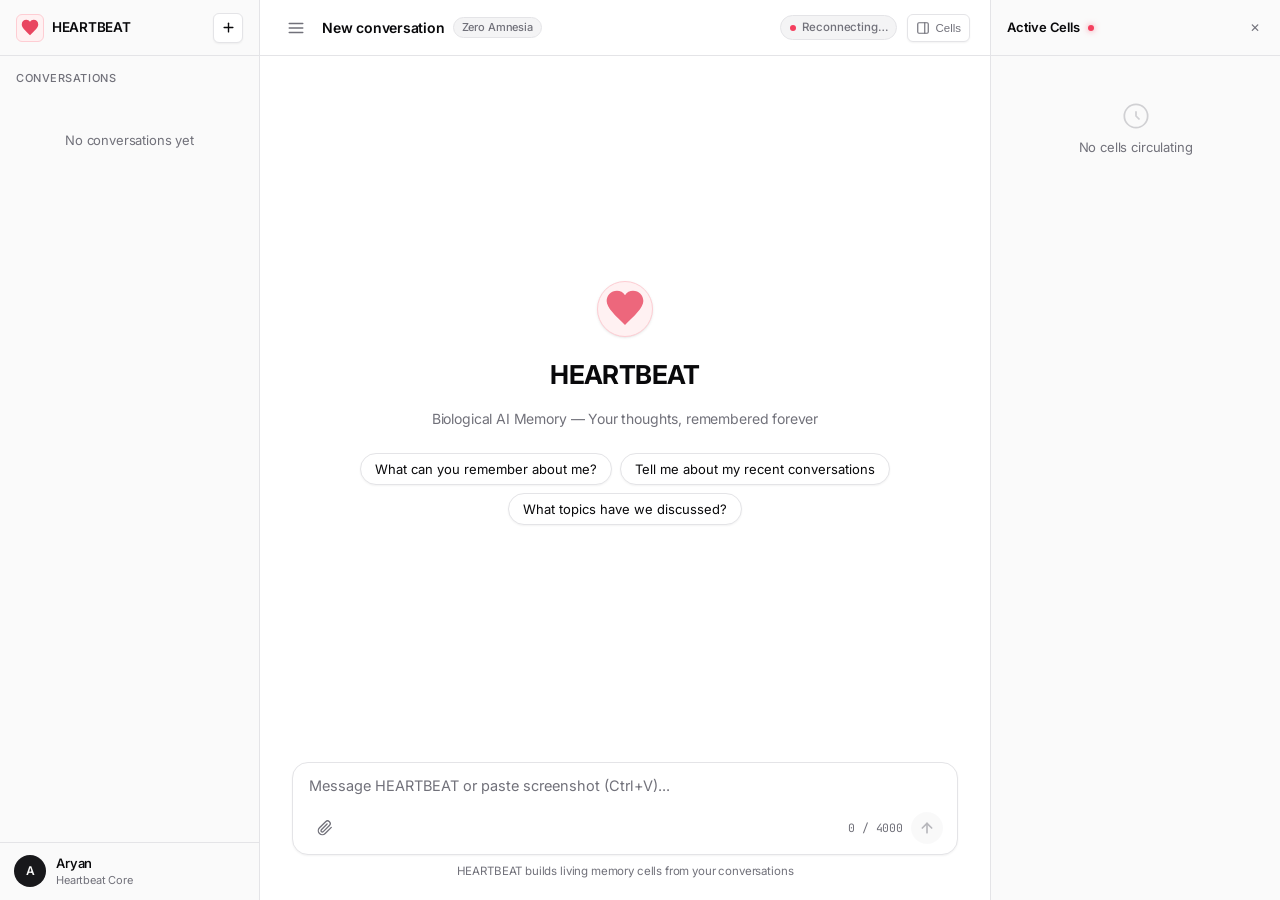
==== ui/index.html @ 20b288e3 "feat: Replace release zip with full HEARTBEAT codebase (Multimodal Vision, Tesseract OCR, shadcn/ui)" ====
<!DOCTYPE html>
<html lang="en">

<head>
  <meta charset="UTF-8" />
  <meta name="viewport" content="width=device-width, initial-scale=1.0" />
  <title>HEARTBEAT</title>
  <link rel="preconnect" href="https://fonts.googleapis.com" />
  <link rel="preconnect" href="https://fonts.gstatic.com" crossorigin />
  <link
    href="https://fonts.googleapis.com/css2?family=Inter:wght@300;400;500;600;700&family=JetBrains+Mono:wght@400;500&display=swap"
    rel="stylesheet" />
  <link rel="stylesheet" href="style.css?v=shadcn_v1" />
</head>

<body>
  <div class="layout" id="layout">

    <!-- ── LEFT SIDEBAR ── -->
    <aside class="sidebar" id="sidebar">
      <div class="sidebar-header">
        <div class="brand">
          <div class="brand-icon">
            <svg width="18" height="18" viewBox="0 0 24 24" fill="none">
              <path
                d="M12 21.593c-5.63-5.539-11-10.297-11-14.402C1 3.604 3.604 1 7.191 1c1.898 0 3.798.896 4.809 2.688C13.011 1.896 14.911 1 16.81 1 20.396 1 23 3.604 23 7.191c0 4.105-5.369 8.863-11 14.402z"
                fill="#E94560" />
            </svg>
          </div>
          <span class="brand-name">HEARTBEAT</span>
        </div>
        <button type="button" class="new-chat-btn" id="new-chat-btn" title="New chat">
          <svg width="15" height="15" viewBox="0 0 24 24" fill="none" stroke="currentColor" stroke-width="2.2"
            stroke-linecap="round">
            <line x1="12" y1="5" x2="12" y2="19" />
            <line x1="5" y1="12" x2="19" y2="12" />
          </svg>
        </button>
      </div>

      <div class="sidebar-section-label">Conversations</div>
      <div class="chat-list" id="chat-list">
        <div class="chat-list-empty">No conversations yet</div>
      </div>

      <div class="sidebar-footer">
        <div class="user-row">
          <div class="user-avatar" id="user-avatar">A</div>
          <div class="user-info">
            <script>
              window.userId = 'MASTER_USER';
              localStorage.setItem('hb_user_id', 'MASTER_USER');
            </script>
            <div class="user-name" id="user-display">Aryan</div>
            <div class="user-sub">Heartbeat Core</div>
          </div>
        </div>
      </div>
    </aside>

    <!-- ── MAIN CHAT AREA ── -->
    <main class="main" id="main">
      <header class="topbar">
        <div class="topbar-left">
          <button type="button" class="sidebar-toggle" id="sidebar-toggle" title="Toggle sidebar">
            <svg width="18" height="18" viewBox="0 0 24 24" fill="none" stroke="currentColor" stroke-width="2"
              stroke-linecap="round">
              <line x1="3" y1="6" x2="21" y2="6" />
              <line x1="3" y1="12" x2="21" y2="12" />
              <line x1="3" y1="18" x2="21" y2="18" />
            </svg>
          </button>
          <div class="topbar-title-wrap">
            <span class="topbar-title" id="topbar-title">HEARTBEAT</span>
            <span class="topbar-badge">Zero Amnesia</span>
          </div>
        </div>
        <div class="topbar-right">
          <div class="topbar-status">
            <span class="status-dot" id="status-dot"></span>
            <span class="status-text" id="status-text">Connecting</span>
          </div>
          <button type="button" class="cells-toggle-btn" id="cells-toggle-btn" title="Toggle memory cells panel">
            <svg width="14" height="14" viewBox="0 0 24 24" fill="none" stroke="currentColor" stroke-width="2"
              stroke-linecap="round" stroke-linejoin="round">
              <rect x="3" y="3" width="18" height="18" rx="2" ry="2" />
              <line x1="15" y1="3" x2="15" y2="21" />
            </svg>
            <span>Cells</span>
          </button>
        </div>
      </header>

      <div class="messages" id="messages">
        <!-- Welcome state -->
        <div class="welcome" id="welcome">
          <div class="welcome-icon">
            <svg width="40" height="40" viewBox="0 0 24 24" fill="none">
              <path
                d="M12 21.593c-5.63-5.539-11-10.297-11-14.402C1 3.604 3.604 1 7.191 1c1.898 0 3.798.896 4.809 2.688C13.011 1.896 14.911 1 16.81 1 20.396 1 23 3.604 23 7.191c0 4.105-5.369 8.863-11 14.402z"
                fill="#E94560" opacity="0.8" />
            </svg>
          </div>
          <h1 class="welcome-title">HEARTBEAT</h1>
          <p class="welcome-sub">Biological AI Memory — Your thoughts, remembered forever</p>
          <div class="welcome-chips">
            <button type="button" class="chip" onclick="setInput('What can you remember about me?')">What can you
              remember about me?</button>
            <button type="button" class="chip" onclick="setInput('Tell me about my recent conversations')">Tell me about
              my recent conversations</button>
            <button type="button" class="chip" onclick="setInput('What topics have we discussed?')">What topics have we
              discussed?</button>
          </div>
        </div>
      </div>

      <!-- Clarification UI -->
      <div class="clarify-banner hidden" id="clarify-banner">
        <div class="clarify-icon">
          <svg width="14" height="14" viewBox="0 0 24 24" fill="none" stroke="currentColor" stroke-width="2.5">
            <circle cx="12" cy="12" r="10" />
            <line x1="12" y1="8" x2="12" y2="12" />
            <line x1="12" y1="16" x2="12.01" y2="16" />
          </svg>
        </div>
        <span id="clarify-text">Clarification needed</span>
        <button type="button" class="clarify-dismiss" id="clarify-dismiss">✕</button>
      </div>

      <div class="input-area">
        <!-- Image preview -->
        <div class="image-preview-container hidden" id="image-preview-container">
          <div class="image-preview">
            <img id="image-preview-img" src="" alt="Preview" />
            <button type="button" class="image-preview-remove" id="image-preview-remove" title="Remove image">
              <svg width="14" height="14" viewBox="0 0 24 24" fill="none" stroke="currentColor" stroke-width="2.5"
                stroke-linecap="round">
                <line x1="18" y1="6" x2="6" y2="18" />
                <line x1="6" y1="6" x2="18" y2="18" />
              </svg>
            </button>
          </div>
          <div class="image-preview-badge" id="image-preview-badge">
            <span class="vision-dot"></span>
            <span id="image-preview-label">Screenshot attached • NVIDIA Vision ready</span>
          </div>
        </div>
        <div class="paste-toast" id="paste-toast">📸 Screenshot attached from clipboard</div>
        <div class="input-box" id="input-box">
          <textarea id="user-input" class="input-field" placeholder="Message HEARTBEAT or paste screenshot (Ctrl+V)..." rows="1"
            maxlength="4000"></textarea>
          <div class="input-actions">
            <div class="input-actions-left">
              <button type="button" class="attach-btn" id="attach-btn" title="Upload image">
                <svg width="16" height="16" viewBox="0 0 24 24" fill="none" stroke="currentColor" stroke-width="2"
                  stroke-linecap="round" stroke-linejoin="round">
                  <path
                    d="M21.44 11.05l-9.19 9.19a6 6 0 01-8.49-8.49l9.19-9.19a4 4 0 015.66 5.66l-9.2 9.19a2 2 0 01-2.83-2.83l8.49-8.48" />
                </svg>
              </button>
              <input type="file" id="image-input" accept="image/png,image/jpeg,image/gif,image/webp" hidden />
            </div>
            <div class="input-actions-right">
              <span class="char-count" id="char-count">0 / 4000</span>
              <button type="button" class="send-btn" id="send-btn" title="Send message" disabled>
                <svg width="16" height="16" viewBox="0 0 24 24" fill="none" stroke="currentColor" stroke-width="2.5"
                  stroke-linecap="round" stroke-linejoin="round">
                  <line x1="12" y1="19" x2="12" y2="5" />
                  <polyline points="5 12 12 5 19 12" />
                </svg>
              </button>
            </div>
          </div>
        </div>
        <p class="input-hint">HEARTBEAT builds living memory cells from your conversations</p>
      </div>
    </main>

    <!-- ── RIGHT CELLS PANEL ── -->
    <aside class="cells-panel" id="cells-panel">
      <div class="cells-header">
        <div class="cells-header-left">
          <span class="cells-title">Active Cells</span>
          <span class="cells-pulse" id="cells-pulse"></span>
        </div>
        <button type="button" class="cells-close-btn" id="cells-close-btn" title="Close cells panel">✕</button>
      </div>
      <div class="cells-list" id="cells-list">
        <div class="cells-empty">
          <svg width="28" height="28" viewBox="0 0 24 24" fill="none" stroke="currentColor" stroke-width="1.5"
            opacity="0.3">
            <circle cx="12" cy="12" r="10" />
            <path d="M12 8v4l3 3" />
          </svg>
          <p>No cells circulating</p>
        </div>
      </div>
    </aside>

  </div>
  <script src="marked.min.js"></script>
  <script src="websocket.js?v=ULTIMATE"></script>
  <script src="app.js?v=shadcn_v1"></script>
</body>

</html>
---- ui/style.css ----
/* ══════════════════════════════════════════════════════════════════════════════
   HEARTBEAT — SHADCN / UI THEME & DESIGN SYSTEM
   Modern, Precision Neutral Zinc Palette, Fluid Full-Width Layout, Total Recall
   ══════════════════════════════════════════════════════════════════════════════ */

/* ── RESET & BASE ── */
*,
*::before,
*::after {
  box-sizing: border-box;
  margin: 0;
  padding: 0;
}

:root {
  /* shadcn/ui Zinc Palette */
  --background: #ffffff;
  --foreground: #09090b;
  --muted: #f4f4f5;
  --muted-foreground: #71717a;
  --muted-dark: #27272a;
  --card: #ffffff;
  --card-foreground: #09090b;
  --popover: #ffffff;
  --popover-foreground: #09090b;
  --border: #e4e4e7;
  --border-subtle: #f4f4f5;
  --input: #e4e4e7;
  --primary: #18181b;
  --primary-foreground: #fafafa;
  --secondary: #f4f4f5;
  --secondary-foreground: #18181b;
  --sidebar-bg: #fafafa;
  --sidebar-hover: #f4f4f5;
  --sidebar-active: #eaeaea;

  /* Heartbeat Accent (Rose/Red) */
  --accent: #f43f5e;
  --accent-soft: #fff1f2;
  --accent-border: #fecdd3;
  --accent-foreground: #be123c;
  --destructive: #ef4444;

  /* Layout Dimensions */
  --sidebar-w: 260px;
  --cells-w: 290px;
  --topbar-h: 56px;

  /* shadcn Radii */
  --radius-xs: 4px;
  --radius-sm: 6px;
  --radius-md: 8px;
  --radius-lg: 12px;
  --radius-xl: 16px;
  --radius-full: 9999px;

  /* Shadows */
  --shadow-xs: 0 1px 2px 0 rgba(0, 0, 0, 0.05);
  --shadow-sm: 0 1px 3px 0 rgba(0, 0, 0, 0.08), 0 1px 2px -1px rgba(0, 0, 0, 0.08);
  --shadow-md: 0 4px 6px -1px rgba(0, 0, 0, 0.08), 0 2px 4px -2px rgba(0, 0, 0, 0.06);

  /* Animation */
  --ease: cubic-bezier(0.16, 1, 0.3, 1);
  --t: 150ms;
}

html,
body {
  height: 100%;
  width: 100%;
  overflow: hidden;
  background: var(--background);
  color: var(--foreground);
  font-family: 'Inter', -apple-system, BlinkMacSystemFont, "Segoe UI", Roboto, sans-serif;
  font-size: 14px;
  line-height: 1.5;
  letter-spacing: -0.011em;
  -webkit-font-smoothing: antialiased;
  -moz-osx-font-smoothing: grayscale;
}

/* ── LAYOUT (GRID WITH DYNAMIC 0px TRANSITION FOR SIDEBARS) ── */
.layout {
  display: grid;
  grid-template-columns: var(--sidebar-w) 1fr var(--cells-w);
  height: 100vh;
  width: 100vw;
  overflow: hidden;
  transition: grid-template-columns 0.22s var(--ease);
}

.layout.sidebar-collapsed {
  grid-template-columns: 0px 1fr var(--cells-w);
}

.layout.cells-collapsed {
  grid-template-columns: var(--sidebar-w) 1fr 0px;
}

.layout.sidebar-collapsed.cells-collapsed {
  grid-template-columns: 0px 1fr 0px;
}

/* ── LEFT SIDEBAR (SHADCN SIDEBAR) ── */
.sidebar {
  width: var(--sidebar-w);
  min-width: var(--sidebar-w);
  background: var(--sidebar-bg);
  border-right: 1px solid var(--border);
  display: flex;
  flex-direction: column;
  overflow: hidden;
  transition: width 0.22s var(--ease), opacity 0.18s ease, visibility 0.22s;
  visibility: visible;
  height: 100vh;
  z-index: 10;
}

.layout.sidebar-collapsed .sidebar,
.sidebar.collapsed {
  width: 0 !important;
  min-width: 0 !important;
  max-width: 0 !important;
  opacity: 0 !important;
  pointer-events: none !important;
  overflow: hidden !important;
  border-right: none !important;
  visibility: hidden !important;
}

.sidebar-header {
  display: flex;
  align-items: center;
  justify-content: space-between;
  padding: 14px 16px;
  border-bottom: 1px solid var(--border);
  flex-shrink: 0;
  height: var(--topbar-h);
}

.brand {
  display: flex;
  align-items: center;
  gap: 8px;
}

.brand-icon {
  width: 28px;
  height: 28px;
  background: var(--accent-soft);
  border: 1px solid var(--accent-border);
  border-radius: var(--radius-sm);
  display: flex;
  align-items: center;
  justify-content: center;
  flex-shrink: 0;
}

.brand-name {
  font-size: 13.5px;
  font-weight: 600;
  letter-spacing: -0.02em;
  color: var(--foreground);
}

/* shadcn button outline */
.new-chat-btn {
  width: 30px;
  height: 30px;
  border-radius: var(--radius-sm);
  background: var(--background);
  border: 1px solid var(--border);
  color: var(--foreground);
  cursor: pointer;
  display: flex;
  align-items: center;
  justify-content: center;
  box-shadow: var(--shadow-xs);
  transition: all var(--t) var(--ease);
  flex-shrink: 0;
}

.new-chat-btn:hover {
  background: var(--muted);
  border-color: #d4d4d8;
}

.sidebar-section-label {
  font-size: 11px;
  font-weight: 500;
  text-transform: uppercase;
  letter-spacing: 0.05em;
  color: var(--muted-foreground);
  padding: 14px 16px 6px;
  flex-shrink: 0;
}

.chat-list {
  flex: 1;
  overflow-y: auto;
  padding: 6px 8px;
}

.chat-list::-webkit-scrollbar {
  width: 4px;
}

.chat-list::-webkit-scrollbar-thumb {
  background: var(--border);
  border-radius: 4px;
}

.chat-list-empty {
  font-size: 13px;
  color: var(--muted-foreground);
  text-align: center;
  padding: 32px 16px;
}

.chat-item {
  display: flex;
  align-items: center;
  justify-content: space-between;
  padding: 8px 10px;
  border-radius: var(--radius-sm);
  cursor: pointer;
  transition: all var(--t) var(--ease);
  margin-bottom: 2px;
  border: 1px solid transparent;
}

.chat-item:hover {
  background: var(--sidebar-hover);
}

.chat-item.active {
  background: #ffffff;
  border-color: var(--border);
  box-shadow: var(--shadow-xs);
}

.chat-item-content {
  flex: 1;
  min-width: 0;
}

.chat-item-title {
  font-size: 13px;
  font-weight: 450;
  color: var(--foreground);
  white-space: nowrap;
  overflow: hidden;
  text-overflow: ellipsis;
  max-width: 180px;
}

.chat-item.active .chat-item-title {
  font-weight: 550;
}

.chat-item-time {
  font-size: 11px;
  color: var(--muted-foreground);
  margin-top: 1px;
}

.chat-item-delete {
  width: 22px;
  height: 22px;
  border: none;
  background: transparent;
  color: var(--muted-foreground);
  cursor: pointer;
  border-radius: 4px;
  display: flex;
  align-items: center;
  justify-content: center;
  opacity: 0;
  transition: all var(--t);
  flex-shrink: 0;
}

.chat-item:hover .chat-item-delete {
  opacity: 0.8;
}

.chat-item-delete:hover {
  opacity: 1;
  background: #fee2e2;
  color: #dc2626;
}

.sidebar-footer {
  padding: 12px 14px;
  border-top: 1px solid var(--border);
  flex-shrink: 0;
  background: var(--sidebar-bg);
}

.user-row {
  display: flex;
  align-items: center;
  gap: 10px;
}

.user-avatar {
  width: 32px;
  height: 32px;
  border-radius: var(--radius-full);
  background: var(--primary);
  color: var(--primary-foreground);
  display: flex;
  align-items: center;
  justify-content: center;
  font-size: 12px;
  font-weight: 600;
  flex-shrink: 0;
}

.user-info {
  flex: 1;
  min-width: 0;
}

.user-name {
  font-size: 13px;
  font-weight: 550;
  color: var(--foreground);
  line-height: 1.3;
}

.user-sub {
  font-size: 11px;
  color: var(--muted-foreground);
}

/* ── MAIN CHAT AREA (FULL ALLOCATED SPACE) ── */
.main {
  display: flex;
  flex-direction: column;
  overflow: hidden;
  background: var(--background);
  min-width: 0;
  width: 100%;
  height: 100vh;
}

/* ── TOPBAR (SHADCN HEADER) ── */
.topbar {
  height: var(--topbar-h);
  padding: 0 20px;
  display: flex;
  align-items: center;
  justify-content: space-between;
  border-bottom: 1px solid var(--border);
  flex-shrink: 0;
  background: rgba(255, 255, 255, 0.88);
  backdrop-filter: blur(8px);
  z-index: 5;
}

.topbar-left {
  display: flex;
  align-items: center;
  gap: 10px;
  min-width: 0;
}

.sidebar-toggle {
  width: 32px;
  height: 32px;
  border-radius: var(--radius-sm);
  background: transparent;
  border: 1px solid transparent;
  color: var(--muted-foreground);
  cursor: pointer;
  display: flex;
  align-items: center;
  justify-content: center;
  transition: all var(--t) var(--ease);
}

.sidebar-toggle:hover {
  background: var(--muted);
  color: var(--foreground);
  border-color: var(--border);
}

.topbar-title-wrap {
  display: flex;
  align-items: center;
  gap: 8px;
  min-width: 0;
}

.topbar-title {
  font-size: 14px;
  font-weight: 600;
  letter-spacing: -0.015em;
  color: var(--foreground);
  white-space: nowrap;
  overflow: hidden;
  text-overflow: ellipsis;
  max-width: 320px;
}

.topbar-badge {
  font-size: 11px;
  font-weight: 500;
  background: var(--muted);
  color: var(--muted-foreground);
  border: 1px solid var(--border);
  border-radius: var(--radius-full);
  padding: 1px 8px;
  white-space: nowrap;
}

.topbar-right {
  display: flex;
  align-items: center;
  gap: 10px;
}

.topbar-status {
  display: flex;
  align-items: center;
  gap: 6px;
  background: var(--muted);
  border: 1px solid var(--border);
  border-radius: var(--radius-full);
  padding: 3px 9px;
}

.status-dot {
  width: 6px;
  height: 6px;
  border-radius: 50%;
  background: var(--muted-foreground);
  transition: all var(--t);
  flex-shrink: 0;
}

.status-dot.online {
  background: #10b981;
  box-shadow: 0 0 6px rgba(16, 185, 129, 0.5);
}

.status-dot.offline {
  background: var(--accent);
}

.status-text {
  font-size: 11.5px;
  font-weight: 500;
  color: var(--muted-foreground);
}

.cells-toggle-btn {
  display: flex;
  align-items: center;
  gap: 5px;
  height: 28px;
  padding: 0 8px;
  border-radius: var(--radius-sm);
  background: var(--background);
  border: 1px solid var(--border);
  color: var(--muted-foreground);
  font-size: 11.5px;
  font-weight: 500;
  cursor: pointer;
  transition: all var(--t) var(--ease);
  box-shadow: var(--shadow-xs);
}

.cells-toggle-btn:hover {
  background: var(--muted);
  color: var(--foreground);
}

/* ── MESSAGES CONTAINER (FULL SPACE ALLOCATION) ── */
.messages {
  flex: 1;
  overflow-y: auto;
  padding: 24px 32px;
  display: flex;
  flex-direction: column;
  gap: 22px;
  width: 100%;
}

.messages::-webkit-scrollbar {
  width: 6px;
}

.messages::-webkit-scrollbar-thumb {
  background: #d4d4d8;
  border-radius: 4px;
}

.messages::-webkit-scrollbar-track {
  background: transparent;
}

/* ── WELCOME STATE ── */
.welcome {
  flex: 1;
  display: flex;
  flex-direction: column;
  align-items: center;
  justify-content: center;
  padding: 48px 24px;
  text-align: center;
  gap: 14px;
  max-width: 800px;
  margin: 0 auto;
}

.welcome-icon {
  width: 56px;
  height: 56px;
  background: var(--accent-soft);
  border: 1px solid var(--accent-border);
  border-radius: var(--radius-full);
  display: flex;
  align-items: center;
  justify-content: center;
  margin-bottom: 4px;
  box-shadow: var(--shadow-sm);
}

.welcome-title {
  font-size: 26px;
  font-weight: 700;
  letter-spacing: -0.025em;
  color: var(--foreground);
}

.welcome-sub {
  font-size: 14px;
  color: var(--muted-foreground);
  max-width: 440px;
  line-height: 1.5;
}

.welcome-chips {
  display: flex;
  flex-wrap: wrap;
  gap: 8px;
  justify-content: center;
  margin-top: 10px;
  max-width: 720px;
}

.chip {
  background: var(--background);
  border: 1px solid var(--border);
  color: var(--foreground);
  padding: 7px 14px;
  border-radius: var(--radius-full);
  font-size: 13px;
  cursor: pointer;
  font-family: inherit;
  box-shadow: var(--shadow-xs);
  transition: all var(--t) var(--ease);
}

.chip:hover {
  background: var(--muted);
  border-color: #d4d4d8;
  transform: translateY(-1px);
}

/* ── MESSAGE ROWS (EXPANDED TO FULL ALLOCATED WIDTH) ── */
.msg-row {
  display: flex;
  gap: 14px;
  align-items: flex-start;
  width: 100%;
  max-width: 100%;
  margin: 0;
  padding: 0;
  animation: msgIn 0.2s var(--ease) both;
}

@keyframes msgIn {
  from {
    opacity: 0;
    transform: translateY(6px);
  }
  to {
    opacity: 1;
    transform: translateY(0);
  }
}

.msg-row.user-row-msg {
  flex-direction: row-reverse;
}

.msg-avatar {
  width: 32px;
  height: 32px;
  border-radius: var(--radius-full);
  display: flex;
  align-items: center;
  justify-content: center;
  font-size: 11px;
  font-weight: 600;
  flex-shrink: 0;
  margin-top: 2px;
}

.msg-avatar.ai-av {
  background: var(--accent-soft);
  color: var(--accent-foreground);
  border: 1px solid var(--accent-border);
}

.msg-avatar.user-av {
  background: var(--primary);
  color: var(--primary-foreground);
}

.msg-body {
  flex: 1;
  min-width: 0;
  width: 100%;
}

.msg-header {
  display: flex;
  align-items: center;
  justify-content: space-between;
  margin-bottom: 6px;
  width: 100%;
}

.msg-row.user-row-msg .msg-header {
  margin-left: auto;
  max-width: 78%;
  flex-direction: row-reverse;
}

.msg-name {
  font-size: 12px;
  font-weight: 600;
  color: var(--muted-foreground);
  text-transform: uppercase;
  letter-spacing: 0.04em;
}

/* 📋 SHADCN COPY BUTTON */
.msg-copy-btn {
  display: inline-flex;
  align-items: center;
  gap: 4px;
  background: var(--background);
  border: 1px solid var(--border);
  border-radius: var(--radius-sm);
  color: var(--muted-foreground);
  font-size: 11px;
  font-family: inherit;
  font-weight: 500;
  padding: 2px 7px;
  cursor: pointer;
  box-shadow: var(--shadow-xs);
  transition: all var(--t) var(--ease);
  opacity: 0.8;
}

.msg-row:hover .msg-copy-btn {
  opacity: 1;
}

.msg-copy-btn:hover {
  background: var(--muted);
  color: var(--foreground);
  border-color: #d4d4d8;
}

.msg-copy-btn.copied {
  color: #10b981 !important;
  background: rgba(16, 185, 129, 0.1) !important;
  border-color: rgba(16, 185, 129, 0.3) !important;
  opacity: 1 !important;
}

/* ── SHADCN MESSAGE BUBBLES ── */
.msg-bubble {
  border-radius: var(--radius-lg);
  font-size: 14.5px;
  line-height: 1.65;
  word-break: break-word;
}

/* AI Bubble: Clean shadcn Card */
.msg-bubble.ai-bubble {
  background: var(--card);
  color: var(--card-foreground);
  border: 1px solid var(--border);
  box-shadow: var(--shadow-xs);
  padding: 18px 24px;
  width: 100%;
  max-width: 100%;
  overflow-x: auto;
}

.msg-bubble.ai-bubble p {
  margin: 0 0 12px 0;
}

.msg-bubble.ai-bubble p:last-child {
  margin-bottom: 0;
}

.msg-bubble.ai-bubble strong {
  font-weight: 600;
  color: var(--foreground);
}

.msg-bubble.ai-bubble h1,
.msg-bubble.ai-bubble h2,
.msg-bubble.ai-bubble h3,
.msg-bubble.ai-bubble h4 {
  font-weight: 600;
  color: var(--foreground);
  margin: 18px 0 8px 0;
  letter-spacing: -0.02em;
  line-height: 1.35;
}

.msg-bubble.ai-bubble h1:first-child,
.msg-bubble.ai-bubble h2:first-child,
.msg-bubble.ai-bubble h3:first-child,
.msg-bubble.ai-bubble h4:first-child {
  margin-top: 0;
}

.msg-bubble.ai-bubble h2 {
  font-size: 17px;
  border-bottom: 1px solid var(--border);
  padding-bottom: 6px;
}

.msg-bubble.ai-bubble h3 {
  font-size: 15.5px;
}

.msg-bubble.ai-bubble h4 {
  font-size: 14px;
}

/* User Bubble: shadcn Primary */
.msg-bubble.user-bubble {
  background: var(--primary);
  color: var(--primary-foreground);
  border-radius: var(--radius-lg);
  padding: 12px 18px;
  max-width: 78%;
  margin-left: auto;
  box-shadow: var(--shadow-xs);
  white-space: pre-wrap;
}

/* 📊 SHADCN TABLES */
.msg-bubble.ai-bubble table {
  width: 100%;
  border-collapse: separate;
  border-spacing: 0;
  margin: 16px 0;
  font-size: 13.5px;
  background: var(--background);
  border-radius: var(--radius-md);
  border: 1px solid var(--border);
  overflow: hidden;
  box-shadow: var(--shadow-xs);
}

.msg-bubble.ai-bubble th,
.msg-bubble.ai-bubble td {
  padding: 10px 14px;
  text-align: left;
  line-height: 1.5;
  border-bottom: 1px solid var(--border);
}

.msg-bubble.ai-bubble th {
  background: #fafafa;
  font-weight: 600;
  color: var(--muted-foreground);
  font-size: 12px;
  text-transform: uppercase;
  letter-spacing: 0.04em;
  border-bottom: 1px solid var(--border);
}

.msg-bubble.ai-bubble tr:last-child td {
  border-bottom: none;
}

.msg-bubble.ai-bubble tr:nth-child(even) td {
  background: rgba(0, 0, 0, 0.015);
}

.msg-bubble.ai-bubble tr:hover td {
  background: rgba(0, 0, 0, 0.03);
}

/* 📝 LISTS */
.msg-bubble.ai-bubble ul,
.msg-bubble.ai-bubble ol {
  margin: 8px 0 14px 0;
  padding-left: 22px;
}

.msg-bubble.ai-bubble li {
  margin-bottom: 6px;
  line-height: 1.6;
}

.msg-bubble.ai-bubble li:last-child {
  margin-bottom: 0;
}

/* 💻 INLINE CODE & PRE */
.msg-bubble.ai-bubble code {
  font-family: 'JetBrains Mono', 'DM Mono', monospace;
  font-size: 12.5px;
  background: var(--muted);
  padding: 2px 6px;
  border-radius: var(--radius-xs);
  color: #09090b;
  border: 1px solid var(--border);
}

.msg-bubble.ai-bubble pre {
  position: relative;
  background: #09090b;
  color: #fafafa;
  padding: 16px 18px;
  padding-top: 38px;
  border-radius: var(--radius-md);
  overflow-x: auto;
  margin: 14px 0;
  border: 1px solid #27272a;
  line-height: 1.5;
}

.pre-copy-btn {
  position: absolute;
  top: 8px;
  right: 8px;
  display: inline-flex;
  align-items: center;
  gap: 4px;
  background: rgba(255, 255, 255, 0.1);
  border: 1px solid rgba(255, 255, 255, 0.15);
  border-radius: var(--radius-xs);
  color: #e4e4e7;
  font-size: 11px;
  font-family: inherit;
  font-weight: 500;
  padding: 3px 8px;
  cursor: pointer;
  transition: all var(--t) ease;
  backdrop-filter: blur(4px);
  z-index: 2;
}

.pre-copy-btn:hover {
  background: rgba(255, 255, 255, 0.2);
  color: #ffffff;
}

.pre-copy-btn.copied {
  background: rgba(16, 185, 129, 0.25) !important;
  color: #34d399 !important;
  border-color: rgba(16, 185, 129, 0.4) !important;
}

.msg-bubble.ai-bubble pre code {
  background: transparent;
  color: inherit;
  padding: 0;
  border: none;
  font-size: 12.5px;
}

.msg-bubble.ai-bubble blockquote {
  border-left: 3px solid var(--primary);
  margin: 14px 0;
  padding: 6px 16px;
  color: var(--muted-foreground);
  background: var(--muted);
  border-radius: 0 var(--radius-sm) var(--radius-sm) 0;
}

.msg-bubble.ai-bubble hr {
  border: none;
  border-top: 1px solid var(--border);
  margin: 18px 0;
}

/* ── DEPTH BUTTONS ── */
.depth-row {
  display: flex;
  gap: 6px;
  margin-top: 10px;
  flex-wrap: wrap;
}

.depth-btn {
  background: var(--background);
  border: 1px solid var(--border);
  color: var(--muted-foreground);
  padding: 3px 10px;
  border-radius: var(--radius-full);
  font-size: 11.5px;
  font-family: inherit;
  cursor: pointer;
  box-shadow: var(--shadow-xs);
  transition: all var(--t) var(--ease);
}

.depth-btn:hover {
  background: var(--muted);
  color: var(--foreground);
}

.depth-btn.active {
  background: var(--accent-soft);
  border-color: var(--accent-border);
  color: var(--accent-foreground);
}

/* ── INPUT AREA (FULL WIDTH ALLOCATION) ── */
.input-area {
  padding: 12px 32px 20px;
  flex-shrink: 0;
  width: 100%;
  max-width: 100%;
  margin: 0;
  background: var(--background);
}

/* 📷 IMAGE PREVIEW */
.image-preview-container {
  padding: 8px 0;
  animation: msgIn 0.2s var(--ease) both;
}

.image-preview-container.hidden {
  display: none !important;
}

.image-preview {
  position: relative;
  display: inline-block;
  max-width: 240px;
  border-radius: var(--radius-md);
  overflow: hidden;
  border: 1px solid var(--border);
  box-shadow: var(--shadow-xs);
}

.image-preview img {
  display: block;
  max-width: 100%;
  max-height: 160px;
  object-fit: cover;
}

.image-preview-remove {
  position: absolute;
  top: 6px;
  right: 6px;
  width: 22px;
  height: 22px;
  border-radius: var(--radius-full);
  background: rgba(0, 0, 0, 0.7);
  color: white;
  border: none;
  cursor: pointer;
  display: flex;
  align-items: center;
  justify-content: center;
  transition: background var(--t);
}

.image-preview-remove:hover {
  background: var(--destructive);
}

.image-preview-badge {
  display: flex;
  align-items: center;
  gap: 6px;
  font-size: 11.5px;
  color: var(--muted-foreground);
  margin-top: 6px;
  font-weight: 500;
}

.image-preview-badge .vision-dot {
  width: 6px;
  height: 6px;
  border-radius: 50%;
  background: #10b981;
  box-shadow: 0 0 6px rgba(16, 185, 129, 0.6);
  animation: pulse 1.5s infinite;
}

/* 🖼️ MESSAGE IMAGE IN CHAT */
.msg-image-wrap {
  position: relative;
  display: inline-block;
  margin-bottom: 8px;
  border-radius: var(--radius-md);
  overflow: hidden;
  box-shadow: var(--shadow-xs);
  border: 1px solid var(--border);
  background: #000;
  max-width: 320px;
}

.msg-image {
  display: block;
  max-width: 100%;
  max-height: 240px;
  object-fit: cover;
  cursor: zoom-in;
  transition: transform var(--t);
}

.msg-image:hover {
  transform: scale(1.01);
}

.msg-image-badge {
  position: absolute;
  bottom: 6px;
  right: 6px;
  background: rgba(0, 0, 0, 0.75);
  backdrop-filter: blur(4px);
  color: #fff;
  font-size: 10px;
  padding: 2px 7px;
  border-radius: var(--radius-full);
  font-weight: 500;
  pointer-events: none;
}

/* 🔍 IMAGE MODAL */
.image-modal {
  position: fixed;
  inset: 0;
  background: rgba(9, 9, 11, 0.85);
  backdrop-filter: blur(8px);
  display: flex;
  align-items: center;
  justify-content: center;
  z-index: 9999;
  cursor: zoom-out;
  padding: 24px;
  animation: fadeIn 0.2s ease both;
}

.image-modal.hidden {
  display: none !important;
}

.image-modal img {
  max-width: 90vw;
  max-height: 88vh;
  object-fit: contain;
  border-radius: var(--radius-lg);
  box-shadow: 0 20px 40px rgba(0, 0, 0, 0.5);
  border: 1px solid rgba(255, 255, 255, 0.15);
}

@keyframes fadeIn {
  from { opacity: 0; }
  to { opacity: 1; }
}

/* 🍞 TOAST NOTIFICATION */
.paste-toast {
  position: fixed;
  bottom: 84px;
  left: 50%;
  transform: translateX(-50%) translateY(10px);
  background: #18181b;
  color: #fafafa;
  border: 1px solid rgba(255, 255, 255, 0.15);
  padding: 7px 15px;
  border-radius: var(--radius-full);
  font-size: 12.5px;
  font-weight: 500;
  display: flex;
  align-items: center;
  gap: 8px;
  box-shadow: var(--shadow-md);
  z-index: 2000;
  opacity: 0;
  transition: all 0.22s var(--ease);
  pointer-events: none;
}

.paste-toast.show {
  opacity: 1;
  transform: translateX(-50%) translateY(0);
}

/* ⌨️ SHADCN INPUT CARD */
.input-box {
  background: var(--background);
  border: 1px solid var(--border);
  border-radius: var(--radius-xl);
  padding: 12px 14px 10px 16px;
  transition: all var(--t) var(--ease);
  box-shadow: var(--shadow-xs);
  width: 100%;
}

.input-box:focus-within {
  border-color: #18181b;
  box-shadow: 0 0 0 1px #18181b, var(--shadow-xs);
}

.input-box.drag-over {
  border-color: var(--accent) !important;
  border-style: dashed !important;
  background: var(--accent-soft) !important;
  box-shadow: 0 0 0 2px rgba(244, 63, 94, 0.2) !important;
}

.input-field {
  width: 100%;
  background: transparent;
  border: none;
  outline: none;
  font-family: inherit;
  font-size: 14.5px;
  color: var(--foreground);
  resize: none;
  line-height: 1.5;
  min-height: 24px;
  max-height: 3cm; /* strictly capped at 3cm */
  overflow-y: hidden;
  box-sizing: border-box;
  scrollbar-width: thin;
  scrollbar-color: var(--border) transparent;
  transition: height 0.1s ease;
}

.input-field::-webkit-scrollbar {
  width: 5px;
}

.input-field::-webkit-scrollbar-button {
  display: none;
  width: 0;
  height: 0;
}

.input-field::-webkit-scrollbar-thumb {
  background: var(--border);
  border-radius: 4px;
}

.input-field::-webkit-scrollbar-track {
  background: transparent;
}

.input-field::placeholder {
  color: var(--muted-foreground);
}

.input-actions {
  display: flex;
  align-items: center;
  justify-content: space-between;
  margin-top: 8px;
}

.input-actions-left {
  display: flex;
  align-items: center;
  gap: 4px;
}

.input-actions-right {
  display: flex;
  align-items: center;
  gap: 8px;
}

.attach-btn {
  width: 32px;
  height: 32px;
  border-radius: var(--radius-sm);
  background: transparent;
  border: 1px solid transparent;
  color: var(--muted-foreground);
  cursor: pointer;
  display: flex;
  align-items: center;
  justify-content: center;
  transition: all var(--t);
  flex-shrink: 0;
}

.attach-btn:hover {
  background: var(--muted);
  color: var(--foreground);
}

.attach-btn.active {
  color: var(--accent);
  background: var(--accent-soft);
}

.char-count {
  font-size: 11.5px;
  color: var(--muted-foreground);
  font-family: 'JetBrains Mono', 'DM Mono', monospace;
}

.send-btn {
  width: 32px;
  height: 32px;
  border-radius: var(--radius-full);
  background: var(--primary);
  border: none;
  color: var(--primary-foreground);
  cursor: pointer;
  display: flex;
  align-items: center;
  justify-content: center;
  transition: all var(--t) var(--ease);
  flex-shrink: 0;
  box-shadow: var(--shadow-xs);
}

.send-btn:disabled {
  background: var(--muted);
  color: var(--muted-foreground);
  cursor: not-allowed;
  opacity: 0.5;
  box-shadow: none;
}

.send-btn:not(:disabled):hover {
  background: #27272a;
  transform: scale(1.04);
}

.send-btn:not(:disabled):active {
  transform: scale(0.96);
}

.send-btn.loading {
  background: var(--muted);
  cursor: not-allowed;
  animation: spin 1s linear infinite;
}

@keyframes spin {
  to { transform: rotate(360deg); }
}

.input-hint {
  font-size: 11.5px;
  color: var(--muted-foreground);
  text-align: center;
  margin-top: 8px;
}

/* ── RIGHT CELLS PANEL (SHADCN SIDE PANEL) ── */
.cells-panel {
  width: var(--cells-w);
  min-width: var(--cells-w);
  background: var(--sidebar-bg);
  border-left: 1px solid var(--border);
  display: flex;
  flex-direction: column;
  overflow: hidden;
  transition: width 0.22s var(--ease), opacity 0.18s ease, visibility 0.22s;
  visibility: visible;
  height: 100vh;
}

.layout.cells-collapsed .cells-panel,
.cells-panel.collapsed {
  width: 0 !important;
  min-width: 0 !important;
  max-width: 0 !important;
  opacity: 0 !important;
  pointer-events: none !important;
  border-left: none !important;
  visibility: hidden !important;
}

.cells-header {
  padding: 14px 16px;
  display: flex;
  align-items: center;
  justify-content: space-between;
  border-bottom: 1px solid var(--border);
  flex-shrink: 0;
  height: var(--topbar-h);
}

.cells-header-left {
  display: flex;
  align-items: center;
  gap: 8px;
}

.cells-title {
  font-size: 13px;
  font-weight: 600;
  letter-spacing: -0.015em;
  color: var(--foreground);
}

.cells-pulse {
  width: 6px;
  height: 6px;
  border-radius: 50%;
  background: var(--accent);
  box-shadow: 0 0 6px rgba(244, 63, 94, 0.6);
  animation: blink 2.2s ease-in-out infinite;
}

.cells-close-btn {
  background: transparent;
  border: none;
  color: var(--muted-foreground);
  cursor: pointer;
  font-size: 12px;
  padding: 4px;
  border-radius: var(--radius-xs);
}

.cells-close-btn:hover {
  background: var(--muted);
  color: var(--foreground);
}

@keyframes blink {
  0%, 100% { opacity: 0.3; }
  50% { opacity: 1; }
}

.cells-list {
  flex: 1;
  overflow-y: auto;
  padding: 10px;
}

.cells-list::-webkit-scrollbar {
  width: 4px;
}

.cells-list::-webkit-scrollbar-thumb {
  background: var(--border);
  border-radius: 4px;
}

.cells-empty {
  display: flex;
  flex-direction: column;
  align-items: center;
  gap: 8px;
  padding: 36px 16px;
  color: var(--muted-foreground);
  font-size: 13px;
  text-align: center;
}

/* 🧬 SHADCN CELL CARD */
.cell-card {
  background: var(--card);
  border: 1px solid var(--border);
  border-radius: var(--radius-md);
  padding: 11px 13px;
  margin-bottom: 8px;
  transition: all var(--t) var(--ease);
  box-shadow: var(--shadow-xs);
  animation: msgIn 0.25s var(--ease);
}

.cell-card:hover {
  border-color: #d4d4d8;
  box-shadow: var(--shadow-sm);
}

.cell-card-top {
  display: flex;
  align-items: center;
  justify-content: space-between;
  margin-bottom: 6px;
}

.cell-topic {
  font-size: 10px;
  font-weight: 600;
  text-transform: uppercase;
  letter-spacing: 0.05em;
  padding: 2px 7px;
  border-radius: var(--radius-full);
  border: 1px solid var(--border);
  background: var(--muted);
  color: var(--foreground);
}

.cell-score {
  font-size: 11px;
  font-weight: 600;
  font-family: 'JetBrains Mono', 'DM Mono', monospace;
  color: var(--muted-foreground);
}

.cell-summary {
  font-size: 12.5px;
  color: var(--foreground);
  line-height: 1.45;
  display: -webkit-box;
  -webkit-line-clamp: 3;
  line-clamp: 3;
  -webkit-box-orient: vertical;
  overflow: hidden;
  margin-bottom: 6px;
}

/* ── CLARIFICATION BANNER ── */
.clarify-banner {
  margin: 0 32px 12px;
  background: #fefce8;
  border: 1px solid #fef08a;
  border-radius: var(--radius-md);
  padding: 10px 14px;
  display: flex;
  align-items: center;
  gap: 8px;
  font-size: 13.5px;
  color: #854d0e;
  box-shadow: var(--shadow-xs);
  animation: msgIn 0.2s var(--ease);
}

.clarify-banner.hidden {
  display: none;
}

.clarify-icon {
  color: #eab308;
  flex-shrink: 0;
}

.clarify-banner span {
  flex: 1;
}

.clarify-dismiss {
  background: transparent;
  border: none;
  cursor: pointer;
  color: #854d0e;
  font-size: 13px;
  padding: 2px 6px;
  border-radius: var(--radius-xs);
}

.clarify-dismiss:hover {
  background: rgba(0, 0, 0, 0.05);
}

/* ── UTILITY ── */
.hidden {
  display: none !important;
}
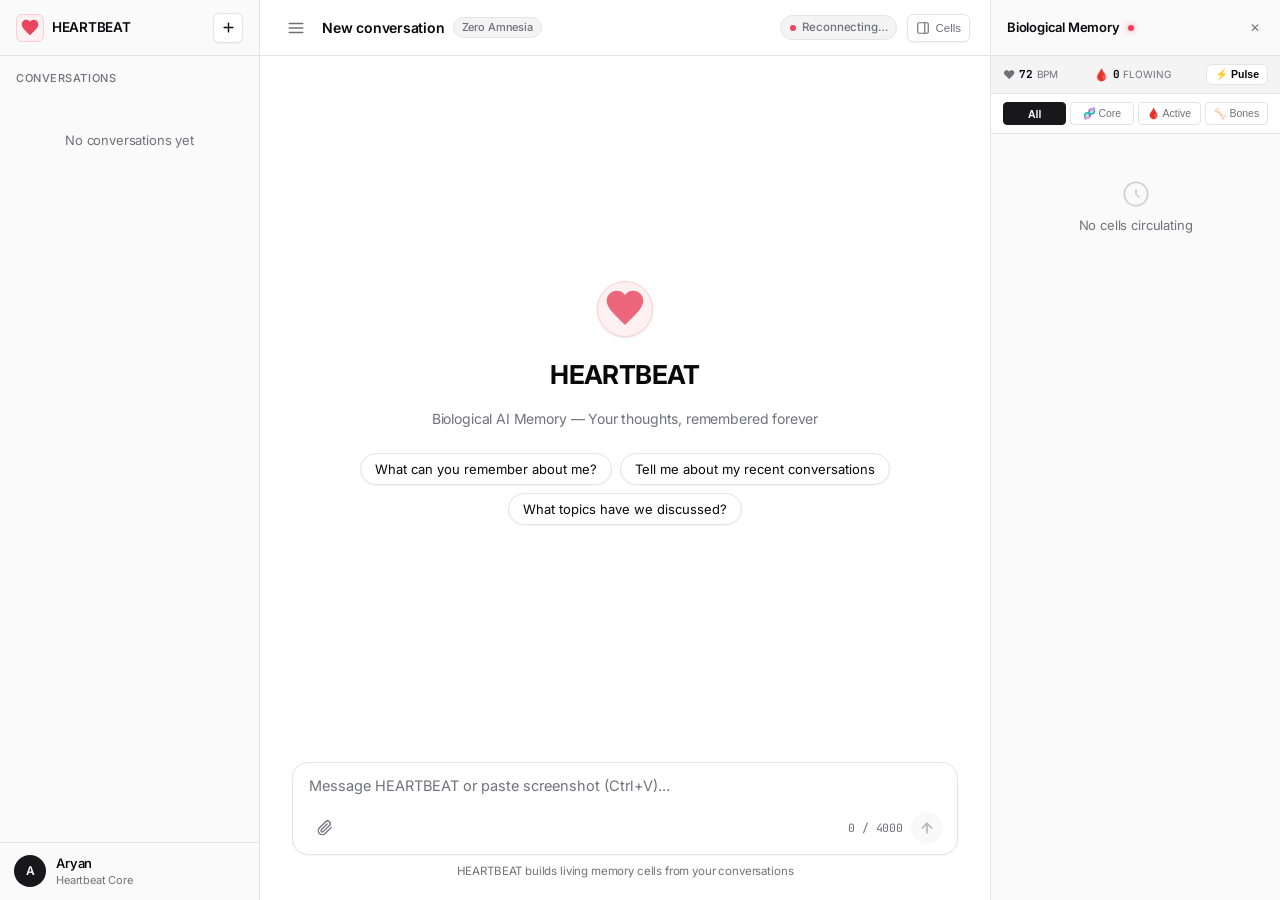
==== commit 467d328e: "feat: Elevate HEARTBEAT past 75% with 3-tier memory hierarchy, 24/7 living metabolism daemon, state " ====
--- a/ui/index.html
+++ b/ui/index.html
@@ -176,15 +176,41 @@
       </div>
     </main>
 
-    <!-- ── RIGHT CELLS PANEL ── -->
+    <!-- ── RIGHT CELLS PANEL (LIVING BRAIN & METABOLISM) ── -->
     <aside class="cells-panel" id="cells-panel">
       <div class="cells-header">
         <div class="cells-header-left">
-          <span class="cells-title">Active Cells</span>
-          <span class="cells-pulse" id="cells-pulse"></span>
+          <span class="cells-title">Biological Memory</span>
+          <span class="cells-pulse" id="cells-pulse" title="Living metabolic heart rhythm"></span>
         </div>
         <button type="button" class="cells-close-btn" id="cells-close-btn" title="Close cells panel">✕</button>
       </div>
+
+      <!-- Vital Signs Telemetry Strip -->
+      <div class="telemetry-strip" id="telemetry-strip">
+        <div class="vital-item">
+          <span class="vital-icon">❤️</span>
+          <span class="vital-val" id="telemetry-bpm">72</span>
+          <span class="vital-lbl">BPM</span>
+        </div>
+        <div class="vital-item">
+          <span class="vital-icon">🩸</span>
+          <span class="vital-val" id="telemetry-flow">0</span>
+          <span class="vital-lbl">Flowing</span>
+        </div>
+        <button type="button" class="pulse-trigger-btn" id="pulse-trigger-btn" title="Run Metabolic Cycle">
+          ⚡ Pulse
+        </button>
+      </div>
+
+      <!-- Memory Tier Filters -->
+      <div class="tier-filter-bar" id="tier-filter-bar">
+        <button type="button" class="tier-tab-btn active" data-tier="all">All</button>
+        <button type="button" class="tier-tab-btn" data-tier="core_genome">🧬 Core</button>
+        <button type="button" class="tier-tab-btn" data-tier="active">🩸 Active</button>
+        <button type="button" class="tier-tab-btn" data-tier="dormant">🦴 Bones</button>
+      </div>
+
       <div class="cells-list" id="cells-list">
         <div class="cells-empty">
           <svg width="28" height="28" viewBox="0 0 24 24" fill="none" stroke="currentColor" stroke-width="1.5"
--- a/ui/style.css
+++ b/ui/style.css
@@ -1434,6 +1434,161 @@
   margin-bottom: 6px;
 }
 
+/* ── BIOLOGICAL TELEMETRY & VITAL SIGNS ── */
+.telemetry-strip {
+  display: flex;
+  align-items: center;
+  justify-content: space-between;
+  padding: 8px 12px;
+  background: var(--muted);
+  border-bottom: 1px solid var(--border);
+  gap: 8px;
+}
+
+.vital-item {
+  display: flex;
+  align-items: center;
+  gap: 4px;
+  font-size: 11px;
+  color: var(--muted-foreground);
+}
+
+.vital-icon {
+  font-size: 12px;
+}
+
+.vital-val {
+  font-weight: 700;
+  font-family: 'JetBrains Mono', monospace;
+  color: var(--foreground);
+}
+
+.vital-lbl {
+  font-size: 10px;
+  text-transform: uppercase;
+  color: var(--muted-foreground);
+}
+
+.pulse-trigger-btn {
+  padding: 3px 8px;
+  border-radius: var(--radius-sm);
+  background: var(--card);
+  border: 1px solid var(--border);
+  color: var(--foreground);
+  font-size: 10.5px;
+  font-weight: 600;
+  cursor: pointer;
+  display: inline-flex;
+  align-items: center;
+  gap: 3px;
+  transition: all 0.15s ease;
+}
+
+.pulse-trigger-btn:hover {
+  background: var(--accent-soft);
+  color: var(--accent-foreground);
+  border-color: var(--accent-border);
+}
+
+.pulse-trigger-btn:active {
+  transform: scale(0.96);
+}
+
+/* ── TIER FILTER BAR ── */
+.tier-filter-bar {
+  display: flex;
+  gap: 4px;
+  padding: 8px 12px;
+  border-bottom: 1px solid var(--border);
+  background: var(--card);
+}
+
+.tier-tab-btn {
+  flex: 1;
+  padding: 4px 6px;
+  font-size: 10.5px;
+  font-weight: 500;
+  border-radius: var(--radius-xs);
+  border: 1px solid var(--border);
+  background: var(--card);
+  color: var(--muted-foreground);
+  cursor: pointer;
+  transition: all 0.15s ease;
+  white-space: nowrap;
+  text-align: center;
+}
+
+.tier-tab-btn:hover {
+  color: var(--foreground);
+  background: var(--muted);
+}
+
+.tier-tab-btn.active {
+  background: var(--primary);
+  color: var(--primary-foreground);
+  border-color: var(--primary);
+  font-weight: 600;
+}
+
+/* ── CELL CARD ACTIONS & BADGES ── */
+.cell-tier-badge {
+  font-size: 9.5px;
+  font-weight: 600;
+  padding: 1px 5px;
+  border-radius: var(--radius-xs);
+  text-transform: uppercase;
+  letter-spacing: 0.03em;
+}
+
+.tier-core_genome {
+  background: #f3e8ff;
+  color: #7e22ce;
+  border: 1px solid #d8b4fe;
+}
+
+.tier-bloodstream {
+  background: #ffe4e6;
+  color: #e11d48;
+  border: 1px solid #fecdd3;
+}
+
+.tier-episodic {
+  background: #e0f2fe;
+  color: #0369a1;
+  border: 1px solid #bae6fd;
+}
+
+.tier-dormant {
+  background: #f4f4f5;
+  color: #71717a;
+  border: 1px solid #e4e4e7;
+}
+
+.cell-card-footer {
+  display: flex;
+  align-items: center;
+  justify-content: space-between;
+  margin-top: 6px;
+  padding-top: 4px;
+  border-top: 1px dashed var(--border);
+}
+
+.cell-prune-btn {
+  background: transparent;
+  border: none;
+  font-size: 11px;
+  color: var(--muted-foreground);
+  cursor: pointer;
+  padding: 2px 4px;
+  border-radius: var(--radius-xs);
+  transition: all 0.15s ease;
+}
+
+.cell-prune-btn:hover {
+  color: var(--destructive);
+  background: #fee2e2;
+}
+
 /* ── CLARIFICATION BANNER ── */
 .clarify-banner {
   margin: 0 32px 12px;
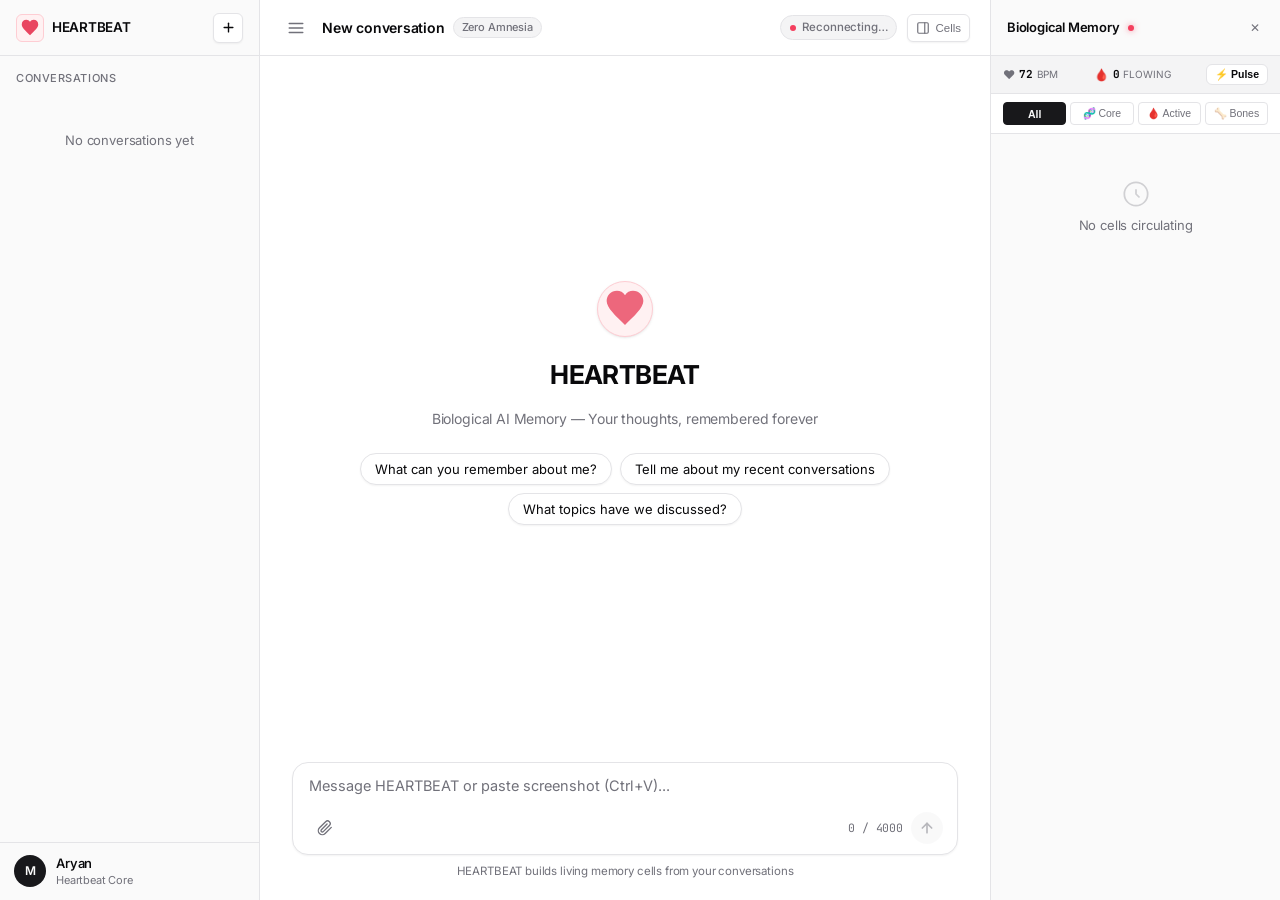
==== commit 269d2deb: "fix(ui): eliminate flicker and page jumping with fingerprint diffing and non-intrusive ws routing" ====
--- a/ui/index.html
+++ b/ui/index.html
@@ -47,10 +47,6 @@
         <div class="user-row">
           <div class="user-avatar" id="user-avatar">A</div>
           <div class="user-info">
-            <script>
-              window.userId = 'MASTER_USER';
-              localStorage.setItem('hb_user_id', 'MASTER_USER');
-            </script>
             <div class="user-name" id="user-display">Aryan</div>
             <div class="user-sub">Heartbeat Core</div>
           </div>
